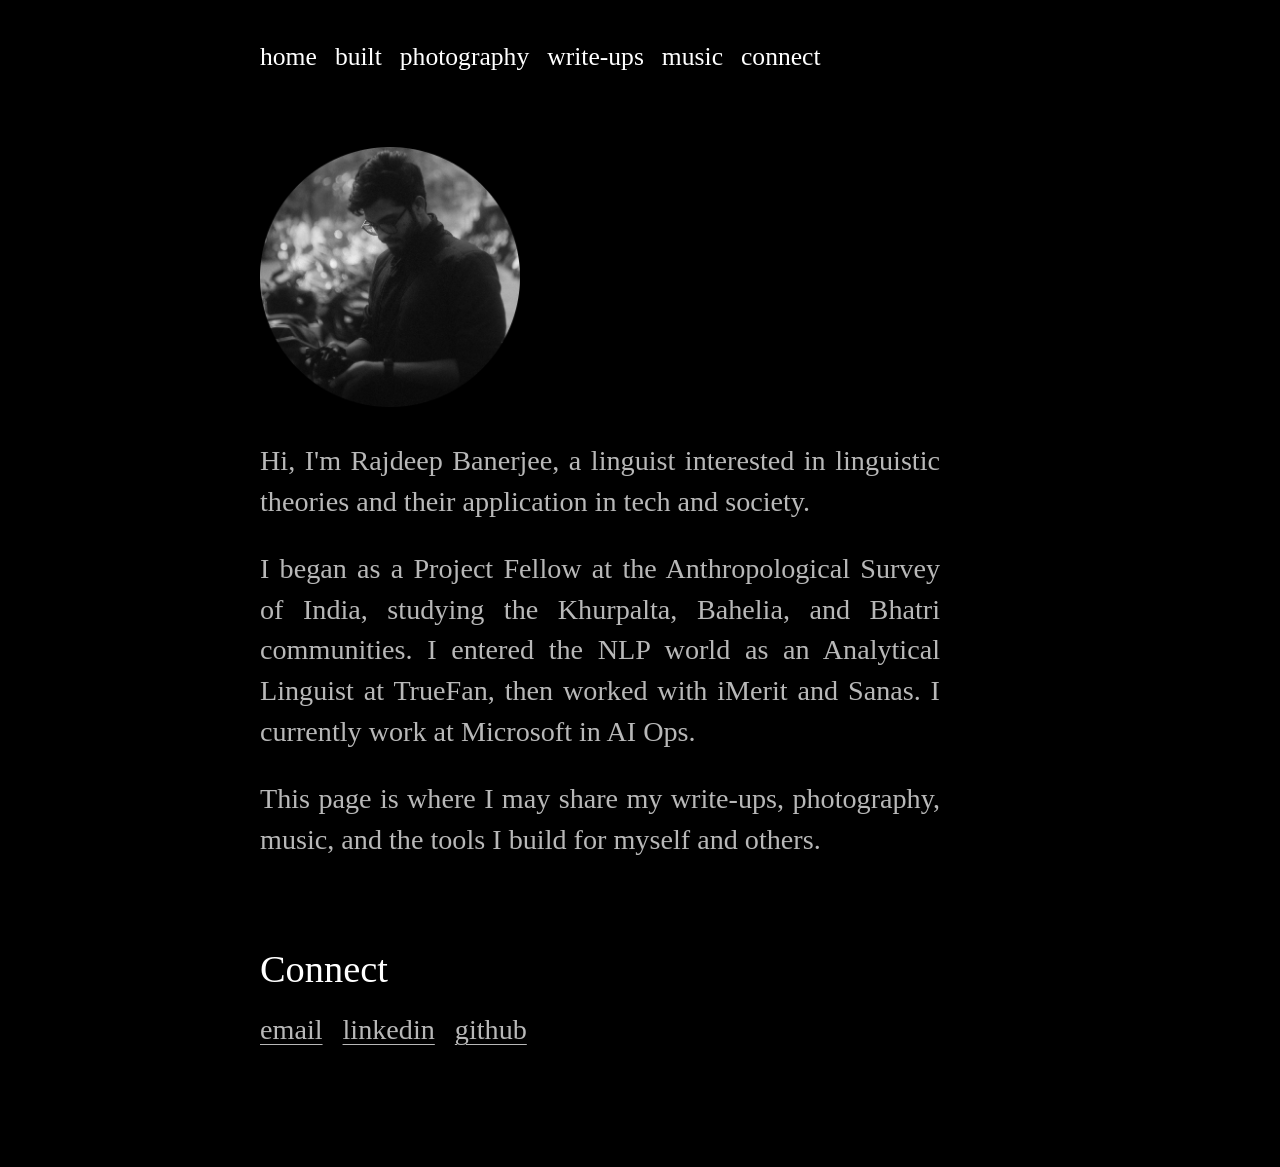
==== index.html @ 07dc8b1d "Create personal portfolio site" ====
<!doctype html>
<html lang="en">
  <head>
    <meta charset="utf-8" />
    <meta name="viewport" content="width=device-width, initial-scale=1" />
    <meta
      name="description"
      content="Rajdeep Banerjee — linguist, builder, and notes on language, tools, music, and photographs."
    />
    <title>Rajdeep Banerjee</title>
    <link rel="stylesheet" href="styles.css" />
  </head>
  <body>
    <main class="page" id="top">
      <nav class="nav" aria-label="Primary navigation">
        <a href="index.html">home</a>
        <a href="built.html">built</a>
        <a href="photography.html">photography</a>
        <a href="write-ups.html">write-ups</a>
        <a href="music.html">music</a>
        <a href="#connect">connect</a>
      </nav>

      <header class="intro">
        <img src="portrait-modified.png" alt="Rajdeep Banerjee" />

        <p>
          Hi, I'm Rajdeep Banerjee, a linguist interested in linguistic theories
          and their application in tech and society.
        </p>

        <p>
          I began as a Project Fellow at the Anthropological Survey of India,
          studying the Khurpalta, Bahelia, and Bhatri communities. I entered the
          NLP world as an Analytical Linguist at TrueFan, then worked with
          iMerit and Sanas. I currently work at Microsoft in AI Ops.
        </p>

        <p>
          This page is where I may share my write-ups, photography, music, and
          the tools I build for myself and others.
        </p>
      </header>

      <section id="connect">
        <h2>Connect</h2>
        <p>
          <a href="mailto:rajdeepb1397@gmail.com">email</a>
          <a href="https://www.linkedin.com/in/rajdeep-banerjee-738284167/">linkedin</a>
          <a href="https://github.com/rajdeepb1397">github</a>
        </p>
      </section>
    </main>
  </body>
</html>
---- styles.css ----
:root {
  color-scheme: dark;
  --bg: #000;
  --text: #fff;
  --muted: #b8b8b8;
  --highlight: #fff;
}

* {
  box-sizing: border-box;
}

html {
  scroll-behavior: smooth;
}

body {
  margin: 0;
  background: var(--bg);
  color: var(--text);
  font-family: Garamond, "EB Garamond", Georgia, "Times New Roman", serif;
  font-size: clamp(24px, 2.2vw, 30px);
  line-height: 1.45;
}

a {
  color: inherit;
  text-decoration: underline;
  text-decoration-thickness: 1px;
  text-underline-offset: 0.18em;
}

a:hover,
a:focus-visible {
  background: var(--highlight);
  color: var(--bg);
  outline: 0;
  text-decoration: none;
}

.page {
  width: min(760px, calc(100% - 36px));
  margin: 0 auto;
  padding: 38px 0 90px;
}

.nav {
  display: flex;
  flex-wrap: wrap;
  gap: 8px 18px;
  margin-bottom: 72px;
  font-size: clamp(22px, 2vw, 28px);
}

.nav a {
  text-decoration: none;
}

h1,
h2,
p {
  margin-top: 0;
}

h1 {
  margin-bottom: 24px;
  font-size: clamp(64px, 10vw, 104px);
  font-weight: 400;
  letter-spacing: -0.04em;
  line-height: 0.95;
}

h2 {
  margin-bottom: 12px;
  font-size: clamp(34px, 3vw, 42px);
  font-weight: 400;
}

p {
  max-width: 680px;
  margin-bottom: 26px;
  color: var(--muted);
}

.intro p {
  text-align: justify;
}

.intro img {
  display: block;
  width: min(260px, 100%);
  height: auto;
  margin: 0 0 34px;
  filter: grayscale(100%);
}

section {
  padding-top: 56px;
}

#connect p {
  display: flex;
  flex-wrap: wrap;
  gap: 10px 20px;
}

.coming-soon {
  padding-top: 72px;
}

.coming-soon p {
  color: var(--text);
  font-size: clamp(24px, 2.2vw, 30px);
  line-height: 1.45;
}

@media (max-width: 560px) {
  body {
    font-size: 22px;
  }

  .page {
    width: min(100% - 28px, 760px);
    padding-top: 28px;
  }

  .nav {
    margin-bottom: 54px;
  }
}
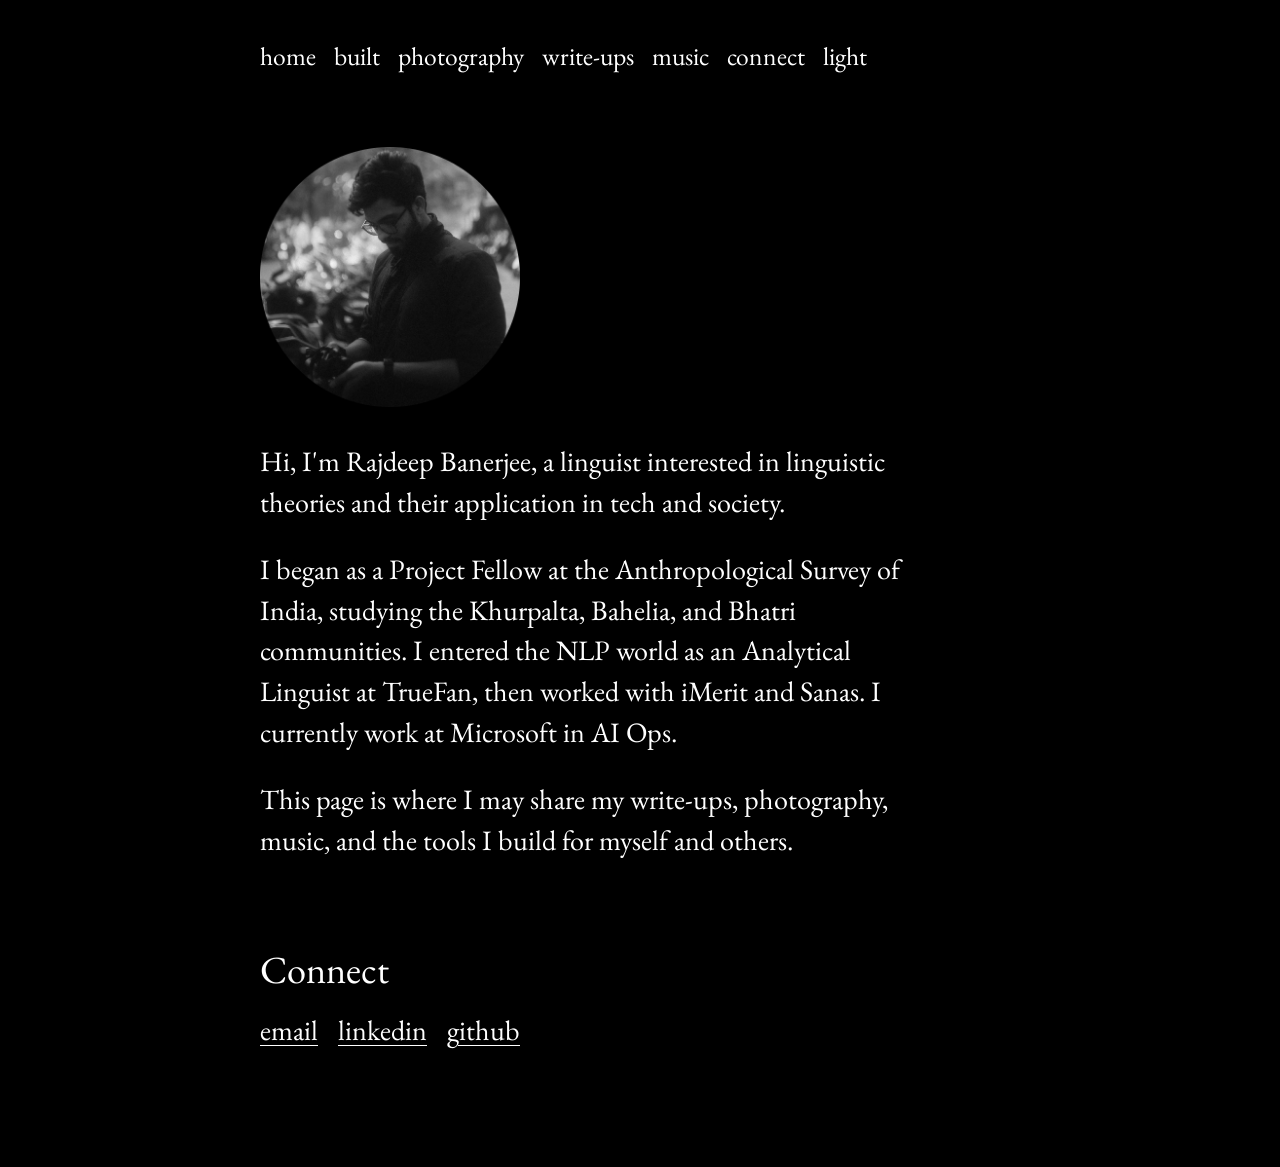
==== commit 791df957: "Light mode and profile styling" ====
--- a/index.html
+++ b/index.html
@@ -19,6 +19,9 @@
         <a href="write-ups.html">write-ups</a>
         <a href="music.html">music</a>
         <a href="#connect">connect</a>
+        <button class="theme-toggle" type="button" aria-label="Toggle light mode">
+          light
+        </button>
       </nav>
 
       <header class="intro">
@@ -51,5 +54,6 @@
         </p>
       </section>
     </main>
+    <script src="theme.js"></script>
   </body>
 </html>
--- a/styles.css
+++ b/styles.css
@@ -1,9 +1,17 @@
+@import url("https://fonts.googleapis.com/css2?family=EB+Garamond:wght@400;500&display=swap");
+
 :root {
   color-scheme: dark;
   --bg: #000;
   --text: #fff;
-  --muted: #b8b8b8;
   --highlight: #fff;
+}
+
+:root[data-theme="light"] {
+  color-scheme: light;
+  --bg: #efe2c8;
+  --text: #000;
+  --highlight: #000;
 }
 
 * {
@@ -18,7 +26,7 @@
   margin: 0;
   background: var(--bg);
   color: var(--text);
-  font-family: Garamond, "EB Garamond", Georgia, "Times New Roman", serif;
+  font-family: "EB Garamond";
   font-size: clamp(24px, 2.2vw, 30px);
   line-height: 1.45;
 }
@@ -47,13 +55,24 @@
 .nav {
   display: flex;
   flex-wrap: wrap;
+  align-items: baseline;
   gap: 8px 18px;
   margin-bottom: 72px;
   font-size: clamp(22px, 2vw, 28px);
 }
 
-.nav a {
+.nav a,
+.theme-toggle {
+  padding: 0;
+  border: 0;
+  background: transparent;
+  color: inherit;
+  font: inherit;
   text-decoration: none;
+}
+
+.theme-toggle {
+  cursor: pointer;
 }
 
 h1,
@@ -79,11 +98,11 @@
 p {
   max-width: 680px;
   margin-bottom: 26px;
-  color: var(--muted);
+  color: var(--text);
 }
 
 .intro p {
-  text-align: justify;
+  text-align: left;
 }
 
 .intro img {
@@ -96,6 +115,10 @@
 
 section {
   padding-top: 56px;
+}
+
+.built-list {
+  padding-top: 8px;
 }
 
 #connect p {
@@ -114,17 +137,25 @@
   line-height: 1.45;
 }
 
-@media (max-width: 560px) {
-  body {
-    font-size: 22px;
-  }
-
-  .page {
-    width: min(100% - 28px, 760px);
-    padding-top: 28px;
-  }
-
-  .nav {
-    margin-bottom: 54px;
-  }
-}
+ @media (max-width: 560px) {
+   body {
+     font-size: 18px;
+     line-height: 1.5;
+   }
+ 
+   .page {
+     width: min(100% - 28px, 760px);
+     padding-top: 24px;
+     padding-bottom: 64px;
+   }
+ 
+   .nav {
+     margin-bottom: 42px;
+     gap: 6px 14px;
+     font-size: 18px;
+   }
+ 
+   .intro p {
+     text-align: left;
+   }
+ }
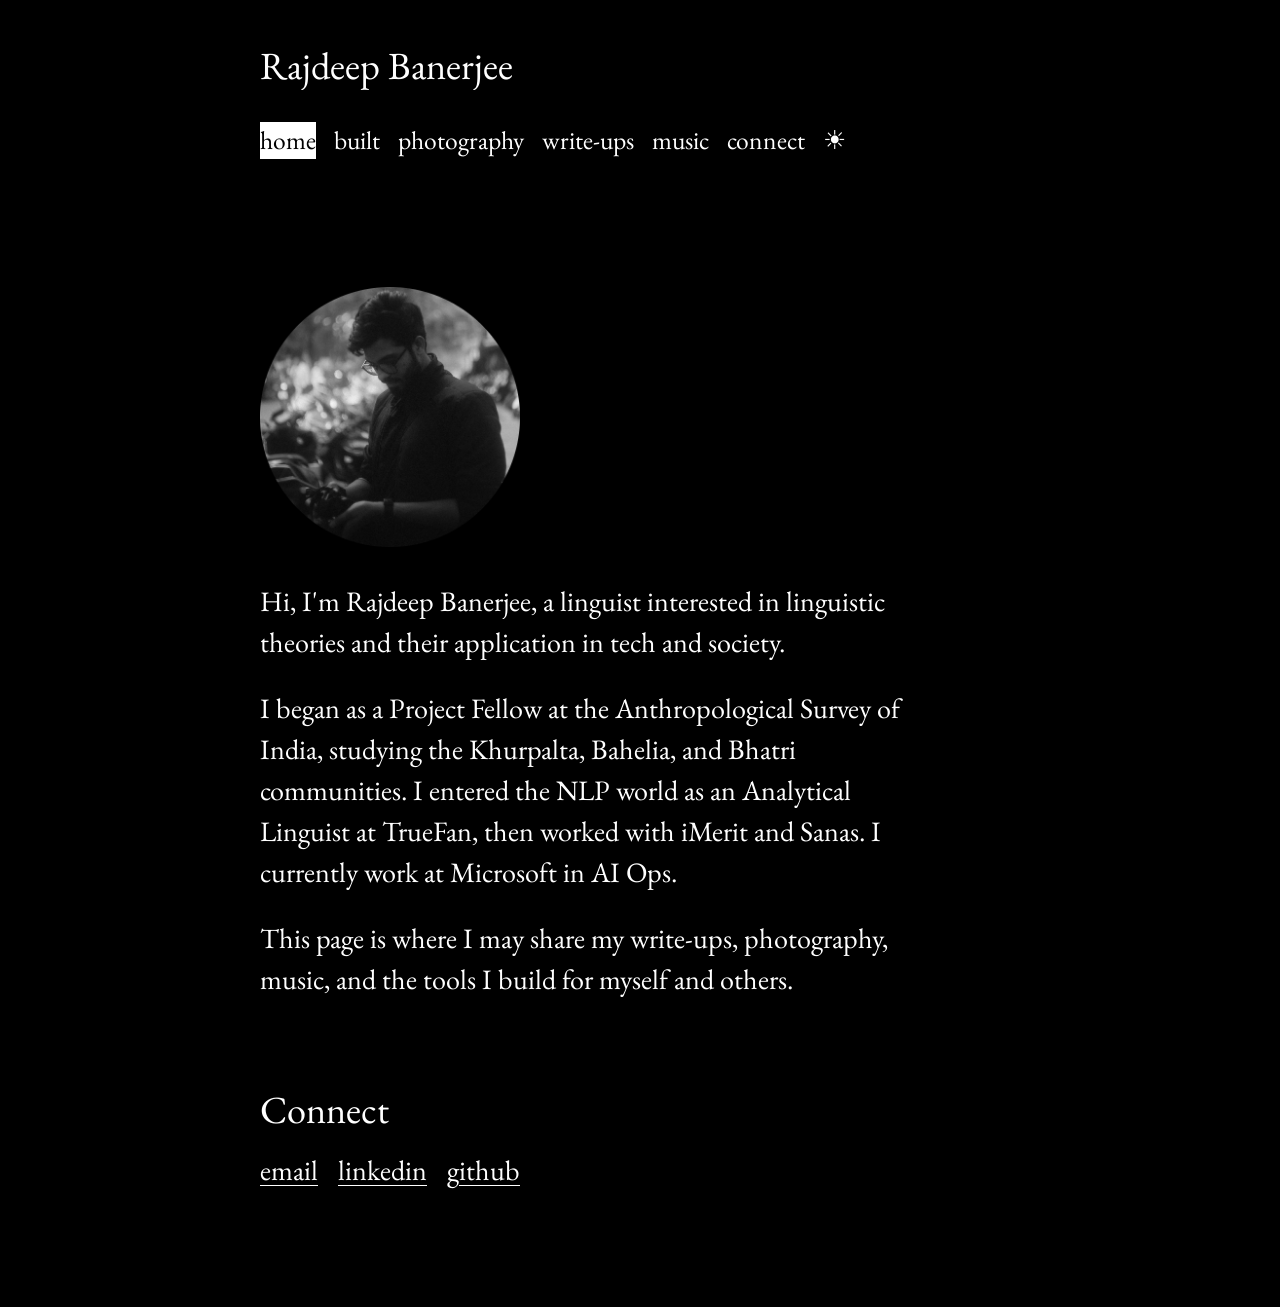
==== commit 5e7fce18: "Refine the navigation bar and fix the mode" ====
--- a/index.html
+++ b/index.html
@@ -12,19 +12,22 @@
   </head>
   <body>
     <main class="page" id="top">
-      <nav class="nav" aria-label="Primary navigation">
-        <a href="index.html">home</a>
-        <a href="built.html">built</a>
-        <a href="photography.html">photography</a>
-        <a href="write-ups.html">write-ups</a>
-        <a href="music.html">music</a>
-        <a href="#connect">connect</a>
-        <button class="theme-toggle" type="button" aria-label="Toggle light mode">
-          light
-        </button>
-      </nav>
+      <header class="site-header">
+        <a class="site-name" href="index.html">Rajdeep Banerjee</a>
+        <nav class="nav" aria-label="Primary navigation">
+          <a class="active" href="index.html" aria-current="page">home</a>
+          <a href="built.html">built</a>
+          <a href="photography.html">photography</a>
+          <a href="write-ups.html">write-ups</a>
+          <a href="music.html">music</a>
+          <a href="#connect">connect</a>
+          <button class="theme-toggle" type="button" aria-label="Switch to light mode">
+            &#9728;
+          </button>
+        </nav>
+      </header>
 
-      <header class="intro">
+      <section class="intro">
         <img src="portrait-modified.png" alt="Rajdeep Banerjee" />
 
         <p>
@@ -43,7 +46,7 @@
           This page is where I may share my write-ups, photography, music, and
           the tools I build for myself and others.
         </p>
-      </header>
+      </section>
 
       <section id="connect">
         <h2>Connect</h2>
--- a/styles.css
+++ b/styles.css
@@ -9,7 +9,7 @@
 
 :root[data-theme="light"] {
   color-scheme: light;
-  --bg: #efe2c8;
+  --bg: #fff;
   --text: #000;
   --highlight: #000;
 }
@@ -52,12 +52,22 @@
   padding: 38px 0 90px;
 }
 
+.site-header {
+  margin-bottom: 72px;
+}
+
+.site-name {
+  display: inline-block;
+  margin-bottom: 28px;
+  font-size: clamp(32px, 3vw, 42px);
+  text-decoration: none;
+}
+
 .nav {
   display: flex;
   flex-wrap: wrap;
   align-items: baseline;
   gap: 8px 18px;
-  margin-bottom: 72px;
   font-size: clamp(22px, 2vw, 28px);
 }
 
@@ -73,6 +83,13 @@
 
 .theme-toggle {
   cursor: pointer;
+}
+
+a.active,
+.theme-toggle:hover,
+.theme-toggle:focus-visible {
+  background: var(--highlight);
+  color: var(--bg);
 }
 
 h1,
@@ -118,7 +135,7 @@
 }
 
 .built-list {
-  padding-top: 8px;
+  padding-top: 0;
 }
 
 #connect p {
@@ -148,11 +165,19 @@
      padding-top: 24px;
      padding-bottom: 64px;
    }
- 
+
+   .site-header {
+     margin-bottom: 42px;
+   }
+
+   .site-name {
+    margin-bottom: 18px;
+    font-size: 28px;
+   }
+  
    .nav {
-     margin-bottom: 42px;
-     gap: 6px 14px;
-     font-size: 18px;
+    gap: 6px 14px;
+    font-size: 18px;
    }
  
    .intro p {
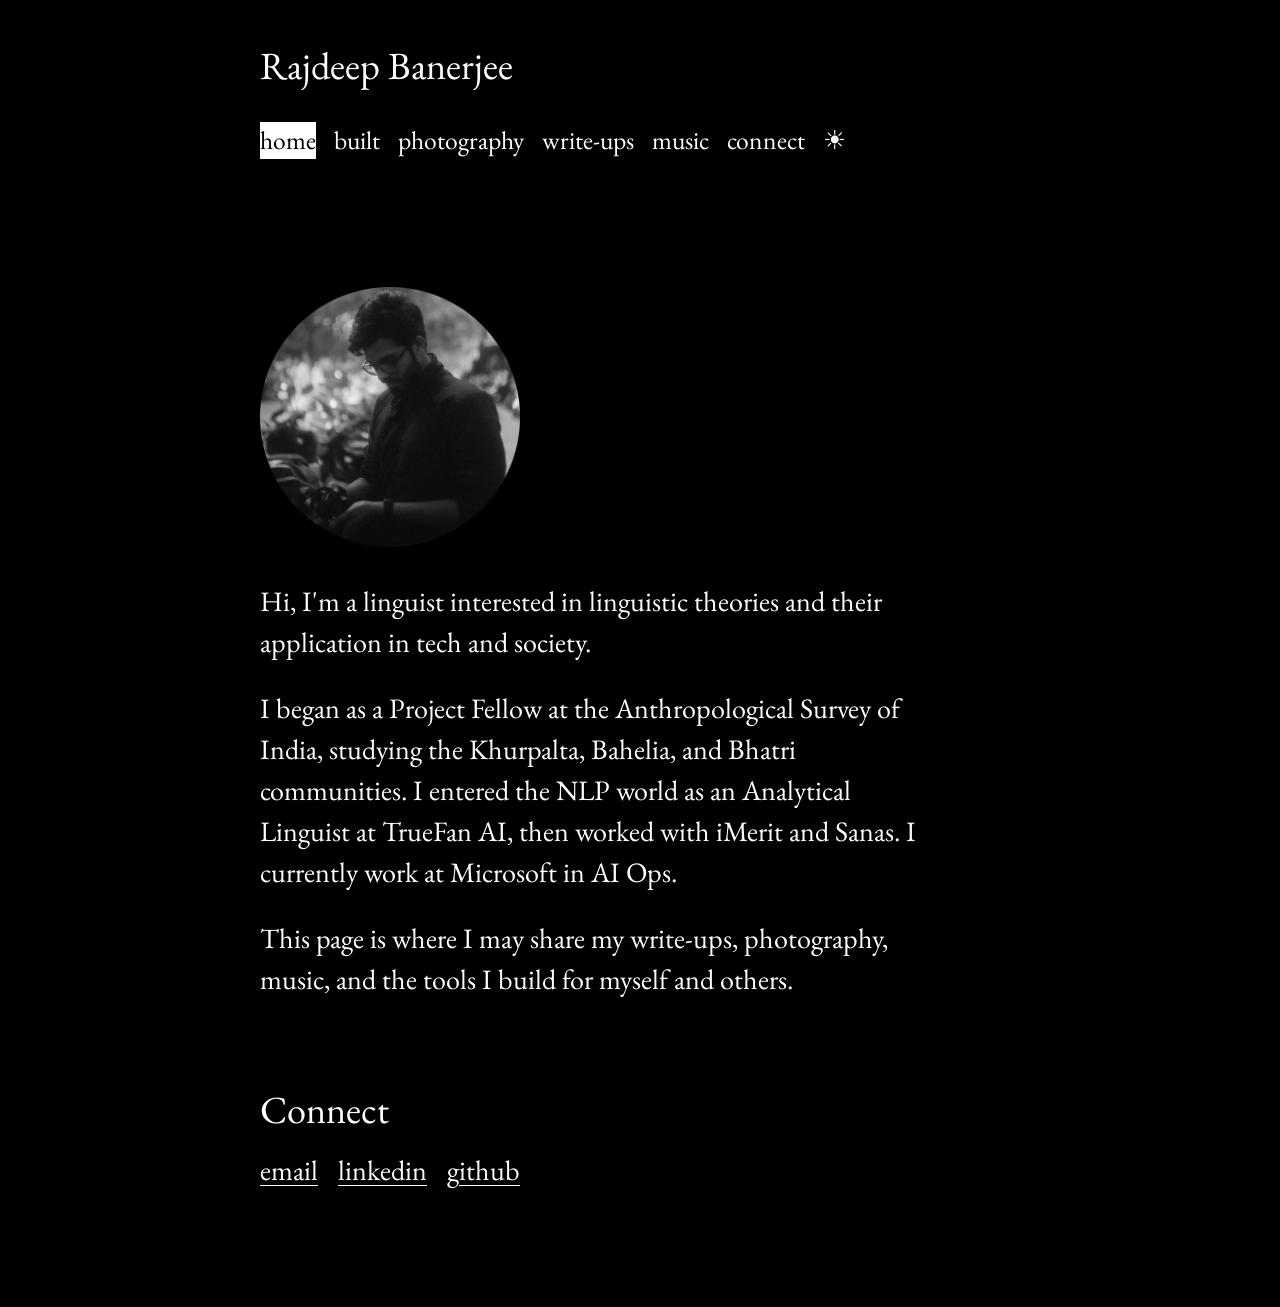
==== commit ad75389f: "fixed the text" ====
--- a/index.html
+++ b/index.html
@@ -31,14 +31,14 @@
         <img src="portrait-modified.png" alt="Rajdeep Banerjee" />
 
         <p>
-          Hi, I'm Rajdeep Banerjee, a linguist interested in linguistic theories
+          Hi, I'm a linguist interested in linguistic theories
           and their application in tech and society.
         </p>
 
         <p>
           I began as a Project Fellow at the Anthropological Survey of India,
           studying the Khurpalta, Bahelia, and Bhatri communities. I entered the
-          NLP world as an Analytical Linguist at TrueFan, then worked with
+          NLP world as an Analytical Linguist at TrueFan AI, then worked with
           iMerit and Sanas. I currently work at Microsoft in AI Ops.
         </p>
 
